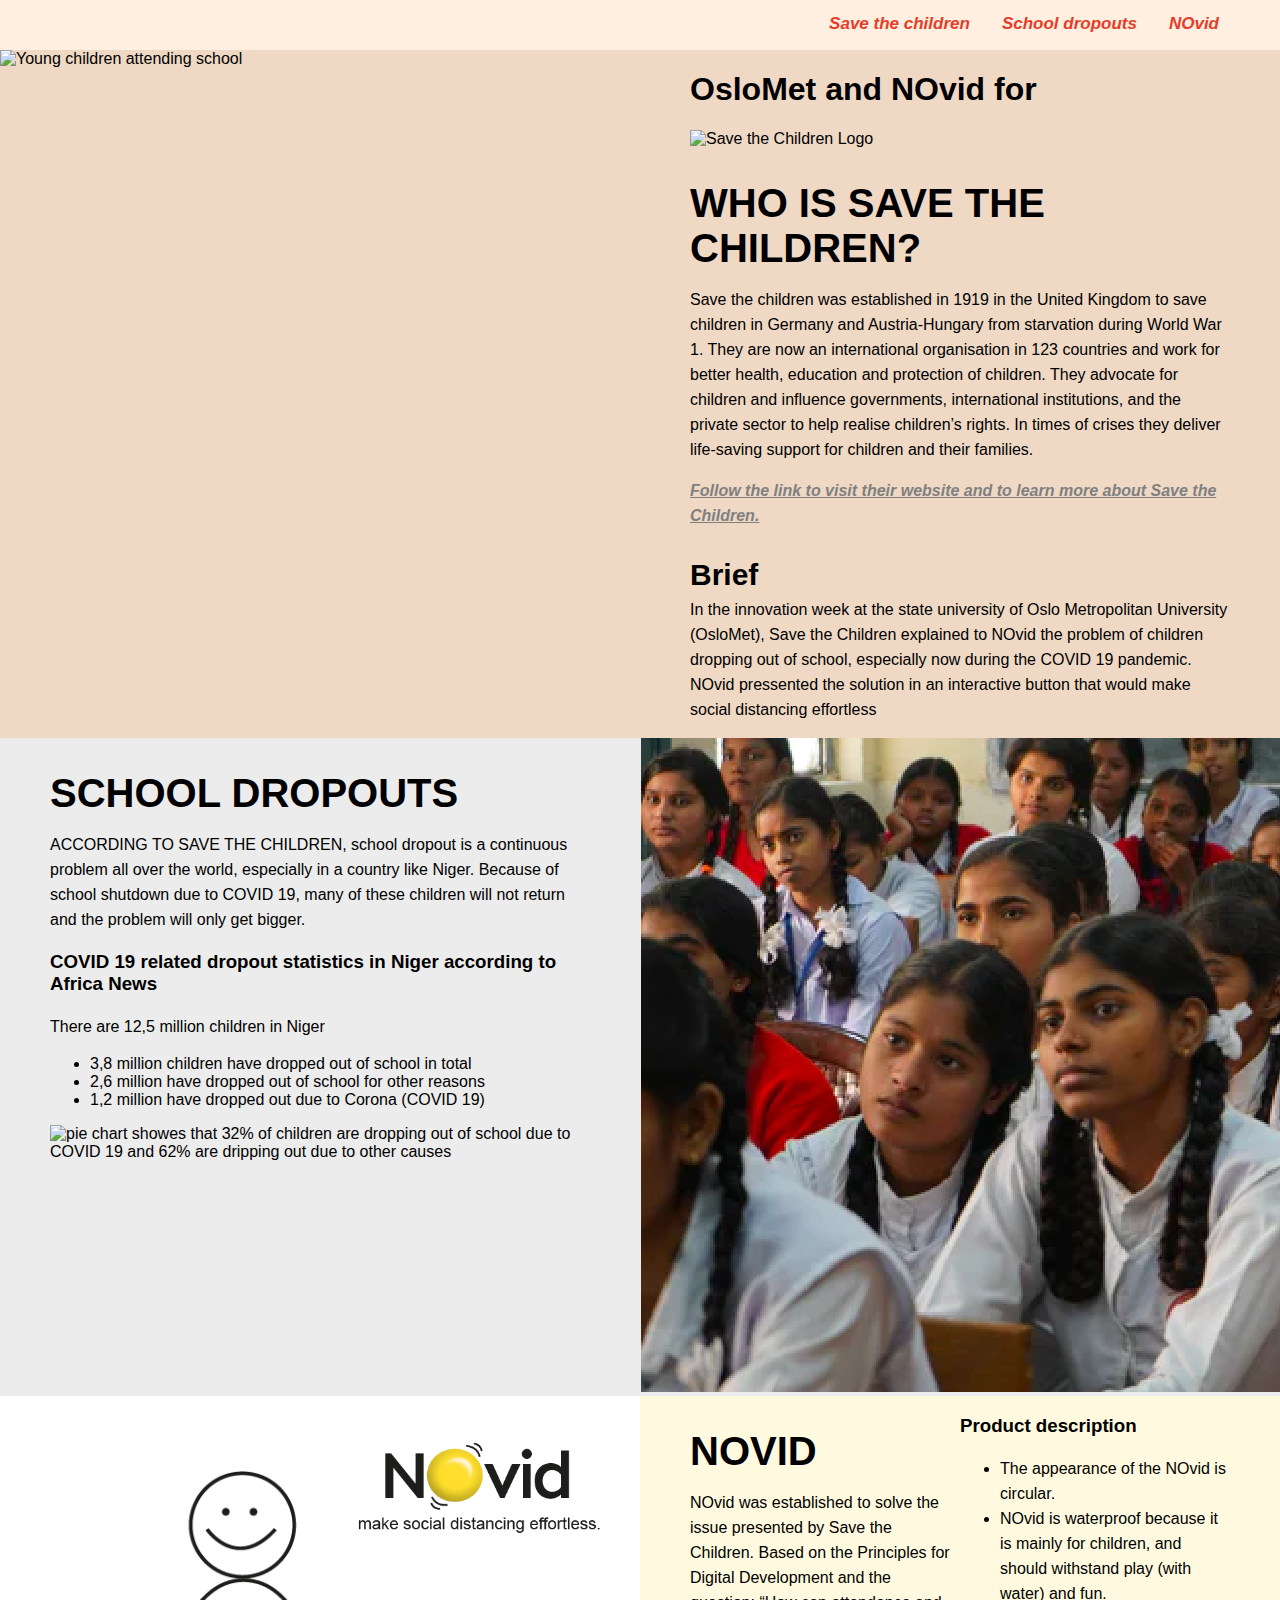
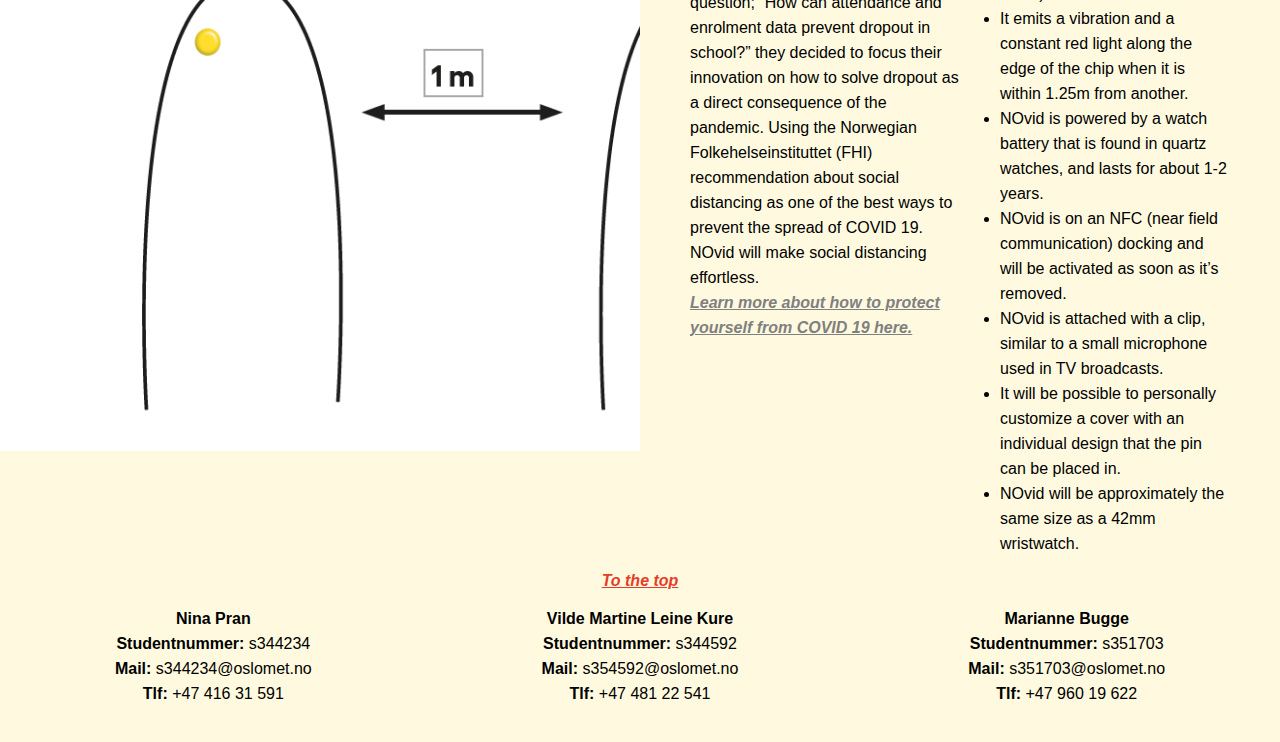
==== index.html @ 3b201b4f "småendringer på tekstspråket, og endring på Brief" ====
<!DOCTYPE html>
<html lang="en">

<head>
  <title> Innovation Camp Website </title>
  <meta charset="utf-8">
  <link rel="stylesheet" href="stylesheet.css">
</head>

<body>

  <header class="header">
    <!-- Dette er menyen/innholdfortegnelse -->
    <a href="#novid"> NOvid </a>
    <a href="#school"> School dropouts </a>
    <a href="#save_children"> Save the children </a>
  </header>

  <div class="main">
    <div class="wrapping color2">
      <div class="image imageYoungChildren col-image-responsive">
        <img src="images/ReddBarnaMennesker.png" alt="Young children attending school">
      </div>
      <div class="textblock col-text-responsive">
        <!-- Save the children del -->

        <div>
          <h1 id="save_children"> OsloMet and NOvid for </h1>
        </div>
        <div class="image-save-the-children"> <img src="Images/save_children_logo.svg" alt="Save the
          Children Logo"></div>

        <div>
          <h2> WHO IS SAVE THE CHILDREN?</h2>
          <!-- Referanse Wiki og Save the childrens homepage-->
          <p> Save the children was established in 1919 in the United Kingdom to save children in Germany and
            Austria-Hungary from
            starvation during World War 1. They are now an international organisation in 123
            countries and work for better health, education and protection of children. They advocate for children and
            influence
            governments, international institutions, and the private sector to help realise children’s rights. In times
            of
            crises they deliver life-saving support for children and their families.</p>
          <p> <a href="https://www.savethechildren.net/"> Follow the link to visit their website and to learn more about
              Save
              the Children.</a></p>
        </div>

        <div>
          <h3 class="brief-style"> Brief </h3>
          <p class="brief-style-p"> In the innovation week at the state university of Oslo Metropolitan University (OsloMet),
            Save the Children explained to NOvid the problem of children dropping out of school, especially now
            during the
            COVID 19 pandemic. NOvid pressented the solution in an interactive button that would make social distancing effortless </p>
        </div>
      </div>
    </div>

    <div class="wrapping color3">
      <div class="image imageChildren col-image-responsive">
        <img src="Images/SchoolDropouts.png" alt="Young children attending school">
      </div>
      <div class="textblock col-text-responsive">
        <!-- School dropout side-->

        <div id="school">
          <h2 class="dropouts">SCHOOL DROPOUTS</h2>
        </div>

        <div>
          <p>ACCORDING TO SAVE THE CHILDREN, school dropout is a continuous problem all over the world, especially
            in a country like Niger. Because of school shutdown due to COVID 19, many of these children will
            not return and the problem will only get bigger. </p>
        </div>

        <div>
          <h3>COVID 19 related dropout statistics in Niger according to Africa News</h3>
          <p>There are 12,5 million children in Niger</p>
          <ul>
            <li> 3,8 million children have dropped out of school in total </li>
            <li> 2,6 million have dropped out of school for other reasons </li>
            <li> 1,2 million have dropped out due to Corona (COVID 19) </li>
          </ul>
        </div>

        <div>
          <img class="graf" src="Images/Kake.jpg"
            alt="pie chart showes that 32% of children are dropping out of school due to COVID 19 and 62% are dripping out due to other causes">
        </div>
      </div>
    </div>
    <div class="wrapping color4">
      <div class="image imageNOvid col-image-responsive">
        <img src="Images/NovidTegning.png" alt="Young children attending school">
      </div>
      <div class="textblock col-text-responsive">

        <div class="text-column">
          <h2 id="novid"> NOVID </h2>
          <p>NOvid was established to solve the issue presented by Save the Children. Based on the Principles for
            Digital Development and the question;
            “How can attendance and enrolment data prevent dropout in school?” they decided to focus their
            innovation on
            how to solve dropout as a direct consequence of the pandemic. Using the Norwegian Folkehelseinstituttet
            (FHI)
            recommendation about social distancing as one of the best ways to prevent the spread of COVID 19. NOvid will
            make
            social distancing effortless.<br />
            <a href="https://www.fhi.no/en/"> Learn more about how to protect yourself from
              COVID 19 here.</a></p>
        </div>

        <div class="text-column">
          <h3> Product description </h3>
          <ul class="list">
            <li> The appearance of the NOvid is circular. </li>
            <li> NOvid is waterproof because it is mainly for children, and should withstand play (with water) and fun.
            </li>
            <li> It emits a vibration and a constant red light along the edge of the chip when it is within 1.25m from
              another. </li>
            <li> NOvid is powered by a watch battery that is found in quartz watches, and lasts for about 1-2 years.
            </li>
            <li> NOvid is on an NFC (near field communication) docking and will be activated as soon as it’s removed.
            </li>
            <li> NOvid is attached with a clip, similar to a small microphone used in TV broadcasts. </li>
            <li> It will be possible to personally customize a cover with an individual design that the pin can be
              placed
              in. </li>
            <li> NOvid will be approximately the same size as a 42mm wristwatch. </li>
          </ul>
        </div>
      </div>
    </div>
    <div class="toTheTop">
      <a href="#top">To the top</a>
    </div>
  </div>

  <footer class="footer">
    <!-- Fotnote del -->
    <div class="contact">
      <!-- Nina info-->
      <p><b> Nina Pran </b><br />
        <b> Studentnummer:</b> s344234<br />
        <b> Mail: </b> s344234@oslomet.no <br />
        <b> Tlf: </b> +47 416 31 591</p>
    </div>

    <div class="contact">
      <!-- Vilde info -->
      <p><b> Vilde Martine Leine Kure </b><br />
        <b> Studentnummer:</b> s344592<br />
        <b> Mail: </b> s354592@oslomet.no <br />
        <b> Tlf: </b> +47 481 22 541</p>
    </div>

    <div class="contact">
      <!-- Marianne info -->
      <p><b> Marianne Bugge </b><br />
        <b> Studentnummer:</b> s351703<br />
        <b> Mail: </b> s351703@oslomet.no <br />
        <b> Tlf: </b> +47 960 19 622</p>
    </div>
  </footer>

</body>

</html>
---- stylesheet.css ----
body {
  margin: 0;
  font-family: Arial, Verdana, sans-serif;
}

/* Linkatributter hentet fra w3school */

a:link {
  color: gray;
  font-style: italic;
  font-weight: bolder;
}

a:visited {
  color: rgb(139, 98, 105);
  background-color: transparent;
  text-decoration: none;
}

a:hover {
  color: rgb(78, 22, 22);
  background-color: transparent;
  text-decoration: underline;
}

a:active {
  color: yellow;
  background-color: transparent;
  text-decoration: underline;
}

/* endrer farge på header, setter høyden til 50px, sørger for at den blir med på scrolling, går over hele skjermen horisontalt, at den er helt i toppen og tekst på riktig sted*/

.header {
  background-color: rgb(255, 239, 224);
  height: 50px;
  position: fixed;
  width: 100%;
  top: 0;
  padding-right: 45px;
}

/* header hover hentet fra w3school */

.header a {
  float: right;
  display: block;
  text-align: center;
  padding: 14px 16px;
  font-size: 17px;
  color: rgb(230, 61, 42);
  text-decoration: none;
}

.header a:hover {
  background: #ddd;
  color: black;
}

/* sørger for at menyen ikke dekker over skriften*/

.main {
  margin-top: 50px;
}

h2 {
  font-size: 40px;
  margin-bottom: 0px;
}

.dropouts {
  margin-bottom: 0px;
}

.brief-style{
  font-size: 30px;
  font-weight: bold;
  margin-bottom: 0px;
}
.brief-style-p{
  margin-top: 5px;
}

p {
  line-height: 25px;
}

/* sørger for at det ikke blir hvite kanter rundt bilde- og tekst-blokken */

.wrapping {
  overflow: auto;
}

/* sørger for at det ikke er hvite kanter rundt tekstboksen, teksten er 50% av boks-bredden og at det er rom rundt teksten*/

.textblock {
  overflow: auto;
  width: 50%;
  padding: 0px 50px;
}

/* sørger for at det ikke er hvite kanter rundt tekstkolonene i NOvid, teksten er 50% av boks-bredden og at de kommer vedsiden av hverandre*/

.text-column {
  overflow: auto;
  width: 50%;
  float: left;
}

.list {
  line-height: 25px;
}

.novid-logo-container {
  width: 100%;
}

.novid-logo {
  width: 50%;
}

/* sørger for at for stort bilde ikke går inn i teksten, og setter størrelse 50% av bredden */

.image {
  overflow: hidden;
  width: 50%;
}

/* endrer på størrelsen på logoen til save the childre*/

.image-save-the-children {
  width: 50%;
}

/* setter bilde til venstre*/

.imageYoungChildren {
  float: left;
}

/* setter bilde til høyre*/

.imageChildren {
  float: right;
}

/* setter bilde av strekmennene med knapp til venstre*/

.imageNOvid {
  float: left;
}

.color2 {
  background-color: rgb(210, 150, 93, 0.36);
}

.color3 {
  background-color: rgb(236, 236, 236);
}

.color4 {
  background-color: rgb(255, 250, 223);
}

/*setter farge på boksen som teksten "to the top" ligger i og at fargen går helt ut */

.toTheTop {
  background-color: rgb(255, 250, 223);
  overflow: auto;
  width: auto;
  text-align: center;
  }

/* senterer linken "to the top" og setter farge*/

.toTheTop a {
  color: rgb(230, 61, 42)
}

.toTheTop a:hover {
  color: rgb(78, 22, 22);
}

/* får kontaktinfo til å gå horisontalt i footer og farge*/

.footer {
  display: flex;
  background-color: rgb(255, 250, 223);
}

/* senterstiller kontaktinfo-teksten, får de til å gå horisontalt, setter farge og får fargen til å gå helt ut*/

.contact {
  text-align: center;
  flex: auto;
  top: 0;
  background-color: rgb(255, 250, 223);
  margin-bottom: 20px;
  overflow: auto;
}

/* Box hentet fra Tengel sin undervisning gjør siden responsiv ved ending av søkevindustørrelse*/

* {
  box-sizing: border-box;
}

.col-text-responsive {
  width: 100%;
}

.col-image-responsive {
  width: 100%;
}

@media only screen and (min-width: 1000px) {
  .col-text-responsive {
    width: 50%;
  }
  .col-image-responsive {
    width: 50%;
  }
}
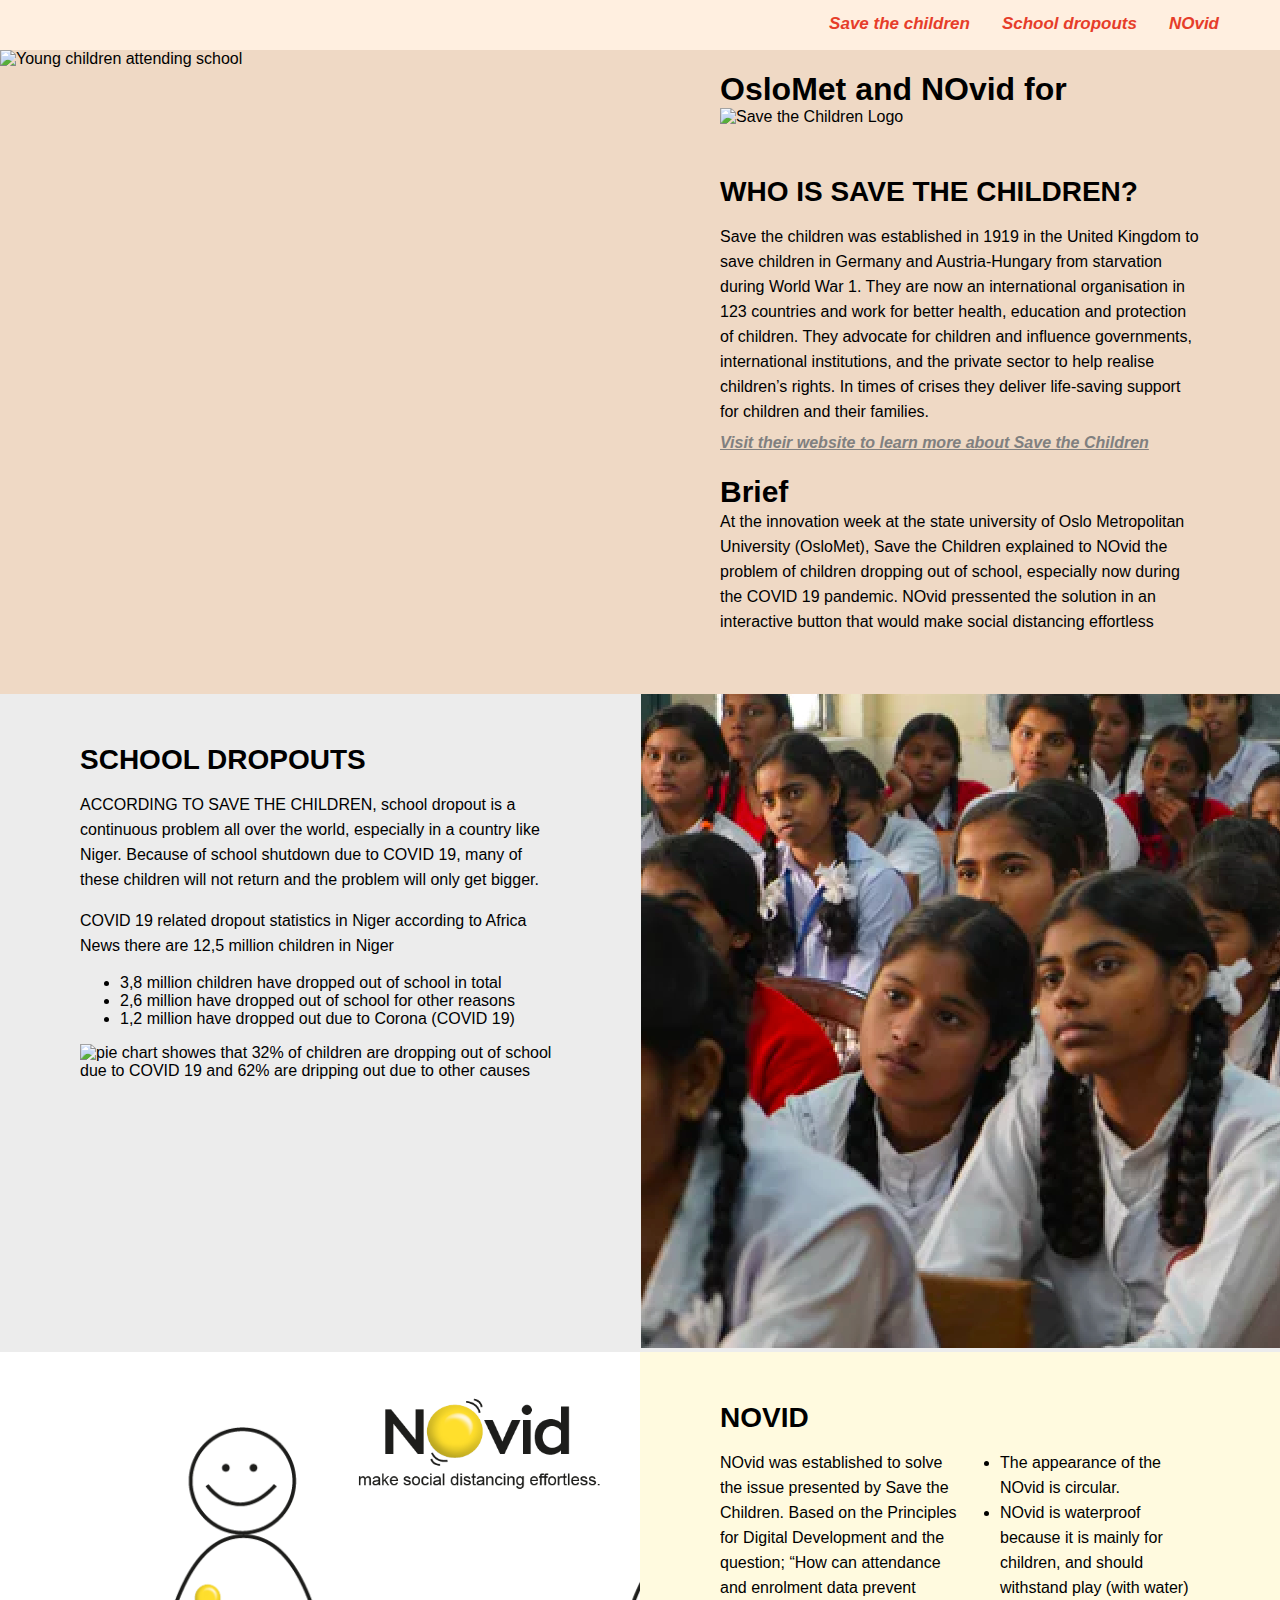
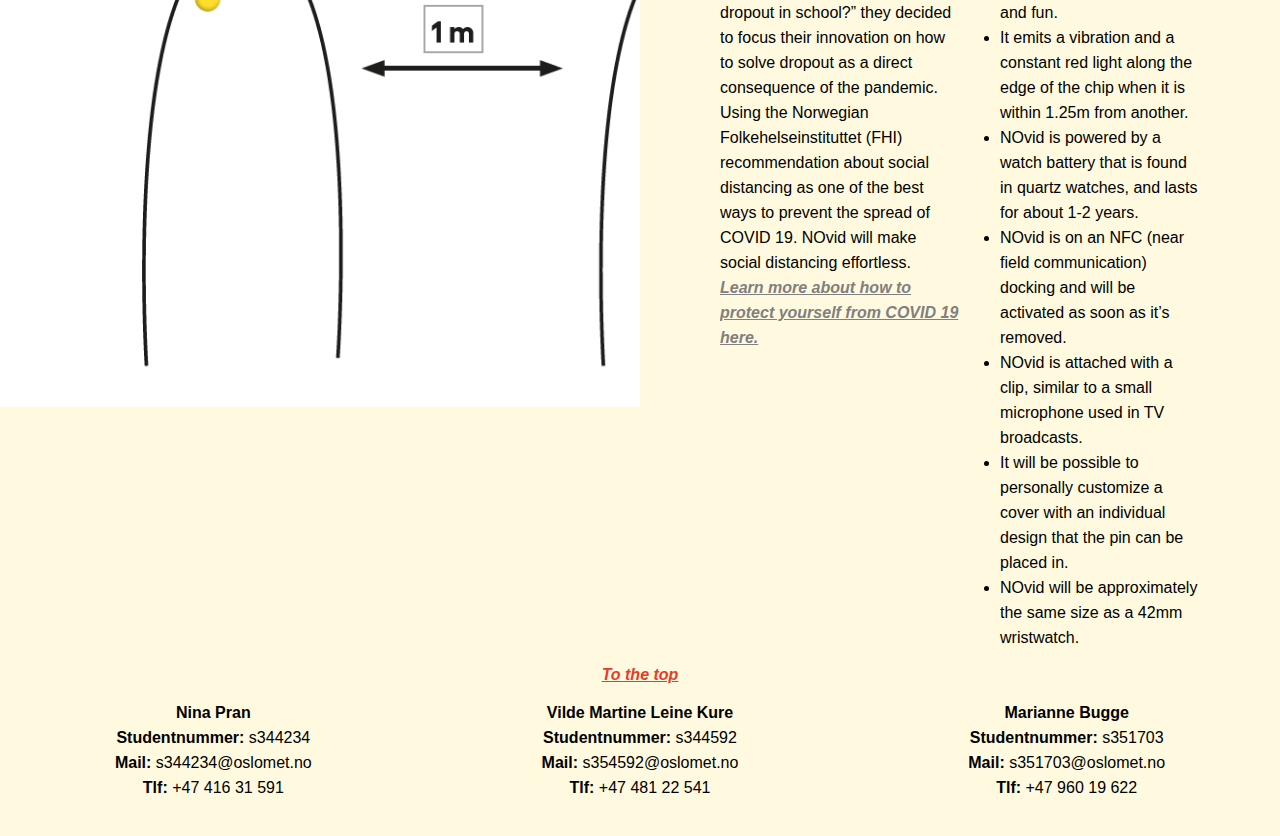
==== commit 5c1dd516: "pixel perfect" ====
--- a/index.html
+++ b/index.html
@@ -27,7 +27,7 @@
         <div>
           <h1 id="save_children"> OsloMet and NOvid for </h1>
         </div>
-        <div class="image-save-the-children"> <img src="Images/save_children_logo.svg" alt="Save the
+        <div class="image-save-the-children-container"> <img class="image-save-the-children" src="Images/save_children_logo.svg" alt="Save the
           Children Logo"></div>
 
         <div>
@@ -41,17 +41,19 @@
             governments, international institutions, and the private sector to help realise children’s rights. In times
             of
             crises they deliver life-saving support for children and their families.</p>
-          <p> <a href="https://www.savethechildren.net/"> Follow the link to visit their website and to learn more about
+          <p class="distance-to-link"> <a href="https://www.savethechildren.net/"> Visit their website to learn more about
               Save
-              the Children.</a></p>
+              the Children</a></p>
         </div>
 
         <div>
           <h3 class="brief-style"> Brief </h3>
-          <p class="brief-style-p"> In the innovation week at the state university of Oslo Metropolitan University (OsloMet),
+          <p class="brief-style-p"> At the innovation week at the state university of Oslo Metropolitan University
+            (OsloMet),
             Save the Children explained to NOvid the problem of children dropping out of school, especially now
             during the
-            COVID 19 pandemic. NOvid pressented the solution in an interactive button that would make social distancing effortless </p>
+            COVID 19 pandemic. NOvid pressented the solution in an interactive button that would make social distancing
+            effortless </p>
         </div>
       </div>
     </div>
@@ -74,8 +76,7 @@
         </div>
 
         <div>
-          <h3>COVID 19 related dropout statistics in Niger according to Africa News</h3>
-          <p>There are 12,5 million children in Niger</p>
+          <p>COVID 19 related dropout statistics in Niger according to Africa News there are 12,5 million children in Niger</p>
           <ul>
             <li> 3,8 million children have dropped out of school in total </li>
             <li> 2,6 million have dropped out of school for other reasons </li>
@@ -89,14 +90,14 @@
         </div>
       </div>
     </div>
+
     <div class="wrapping color4">
       <div class="image imageNOvid col-image-responsive">
         <img src="Images/NovidTegning.png" alt="Young children attending school">
       </div>
       <div class="textblock col-text-responsive">
-
+        <h2 id="novid"> NOVID </h2>
         <div class="text-column">
-          <h2 id="novid"> NOVID </h2>
           <p>NOvid was established to solve the issue presented by Save the Children. Based on the Principles for
             Digital Development and the question;
             “How can attendance and enrolment data prevent dropout in school?” they decided to focus their
@@ -109,9 +110,7 @@
             <a href="https://www.fhi.no/en/"> Learn more about how to protect yourself from
               COVID 19 here.</a></p>
         </div>
-
         <div class="text-column">
-          <h3> Product description </h3>
           <ul class="list">
             <li> The appearance of the NOvid is circular. </li>
             <li> NOvid is waterproof because it is mainly for children, and should withstand play (with water) and fun.
@@ -131,6 +130,7 @@
         </div>
       </div>
     </div>
+
     <div class="toTheTop">
       <a href="#top">To the top</a>
     </div>
--- a/stylesheet.css
+++ b/stylesheet.css
@@ -63,48 +63,59 @@
   margin-top: 50px;
 }
 
+h1{
+  margin-bottom: 0;
+}
+
 h2 {
-  font-size: 40px;
+  font-size: 28px;
   margin-bottom: 0px;
+  margin-top: 50px;
 }
 
 .dropouts {
   margin-bottom: 0px;
+}
+
+p {
+  line-height: 25px;
+}
+
+/* sørger for at det ikke blir hvite kanter rundt bilde- og tekst-blokken */
+
+.wrapping {
+  overflow: auto;
+}
+
+/* sørger for at det ikke er hvite kanter rundt tekstboksen, teksten er 50% av boks-bredden og at det er rom rundt teksten*/
+
+.textblock {
+  overflow: auto;
+  width: 50%;
+  padding: 0px 80px;
+}
+
+/* sørger for at det ikke er hvite kanter rundt tekstkolonene i NOvid, teksten er 50% av boks-bredden og at de kommer vedsiden av hverandre*/
+
+.text-column {
+  overflow: auto;
+  width: 50%;
+  float: left;
 }
 
 .brief-style{
   font-size: 30px;
   font-weight: bold;
   margin-bottom: 0px;
+  margin-top: 20px;
 }
 .brief-style-p{
-  margin-top: 5px;
-}
-
-p {
-  line-height: 25px;
-}
-
-/* sørger for at det ikke blir hvite kanter rundt bilde- og tekst-blokken */
-
-.wrapping {
-  overflow: auto;
-}
-
-/* sørger for at det ikke er hvite kanter rundt tekstboksen, teksten er 50% av boks-bredden og at det er rom rundt teksten*/
-
-.textblock {
-  overflow: auto;
-  width: 50%;
-  padding: 0px 50px;
-}
-
-/* sørger for at det ikke er hvite kanter rundt tekstkolonene i NOvid, teksten er 50% av boks-bredden og at de kommer vedsiden av hverandre*/
-
-.text-column {
-  overflow: auto;
-  width: 50%;
-  float: left;
+  margin-top: 0px;
+  margin-bottom: 60px;
+}
+
+.distance-to-link{
+  margin-top: -10px;
 }
 
 .list {
@@ -129,9 +140,11 @@
 /* endrer på størrelsen på logoen til save the childre*/
 
 .image-save-the-children {
-  width: 50%;
-}
-
+  width: 45%;
+}
+.image-save-the-children-container {
+  width: 100%;
+}
 /* setter bilde til venstre*/
 
 .imageYoungChildren {
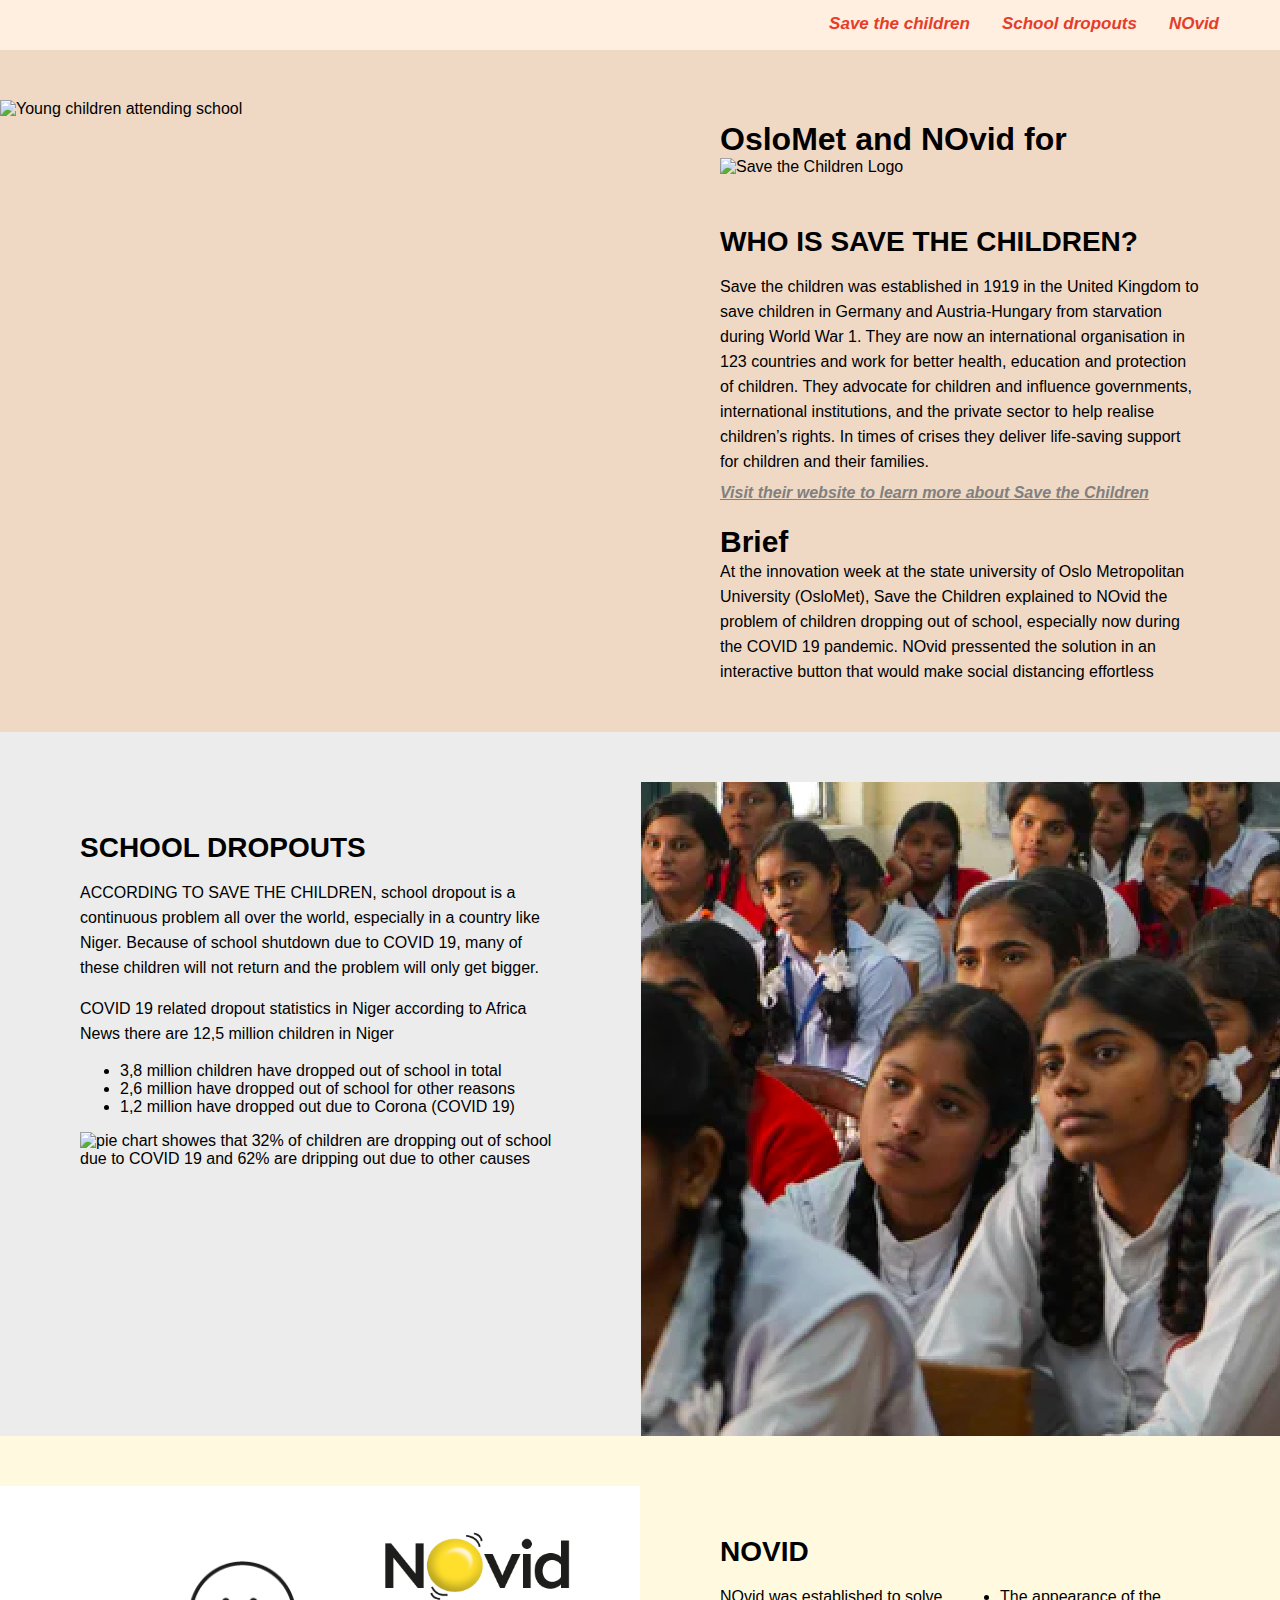
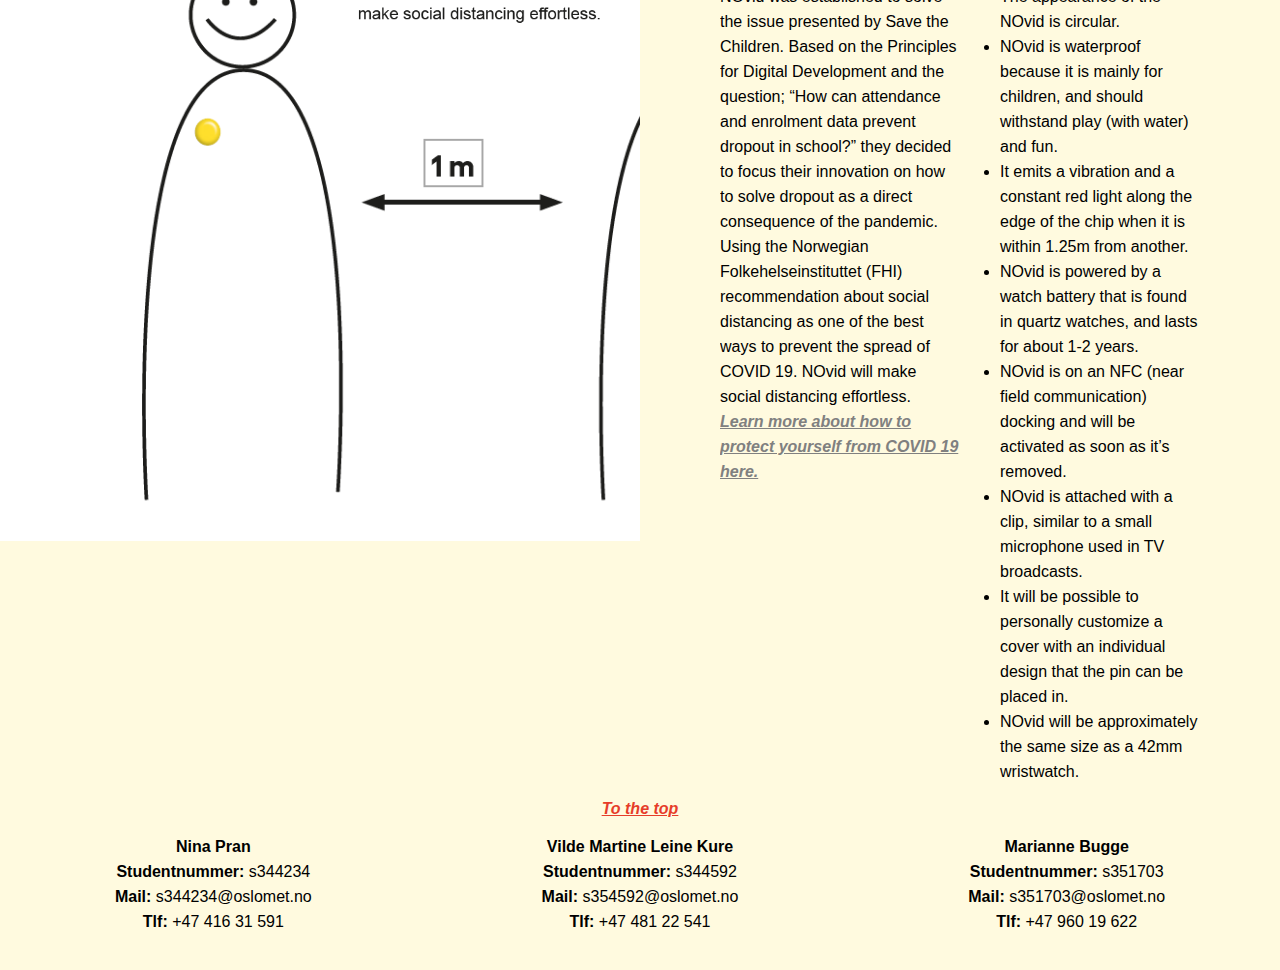
==== commit 5a7727c0: "ordnet meny destination" ====
--- a/index.html
+++ b/index.html
@@ -17,7 +17,7 @@
   </header>
 
   <div class="main">
-    <div class="wrapping color2">
+    <div id="save_children" class="wrapping color2 anchor">
       <div class="image imageYoungChildren col-image-responsive">
         <img src="images/ReddBarnaMennesker.png" alt="Young children attending school">
       </div>
@@ -25,7 +25,7 @@
         <!-- Save the children del -->
 
         <div>
-          <h1 id="save_children"> OsloMet and NOvid for </h1>
+          <h1> OsloMet and NOvid for </h1>
         </div>
         <div class="image-save-the-children-container"> <img class="image-save-the-children" src="Images/save_children_logo.svg" alt="Save the
           Children Logo"></div>
@@ -58,14 +58,14 @@
       </div>
     </div>
 
-    <div class="wrapping color3">
+    <div class="wrapping color3 anchor" id="school" >
       <div class="image imageChildren col-image-responsive">
         <img src="Images/SchoolDropouts.png" alt="Young children attending school">
       </div>
       <div class="textblock col-text-responsive">
         <!-- School dropout side-->
 
-        <div id="school">
+        <div>
           <h2 class="dropouts">SCHOOL DROPOUTS</h2>
         </div>
 
@@ -91,12 +91,12 @@
       </div>
     </div>
 
-    <div class="wrapping color4">
+    <div class="wrapping color4 anchor"  id="novid">
       <div class="image imageNOvid col-image-responsive">
         <img src="Images/NovidTegning.png" alt="Young children attending school">
       </div>
       <div class="textblock col-text-responsive">
-        <h2 id="novid"> NOVID </h2>
+        <h2> NOVID </h2>
         <div class="text-column">
           <p>NOvid was established to solve the issue presented by Save the Children. Based on the Principles for
             Digital Development and the question;
--- a/stylesheet.css
+++ b/stylesheet.css
@@ -63,7 +63,7 @@
   margin-top: 50px;
 }
 
-h1{
+h1 {
   margin-bottom: 0;
 }
 
@@ -73,14 +73,15 @@
   margin-top: 50px;
 }
 
-.dropouts {
-  margin-bottom: 0px;
-}
-
 p {
   line-height: 25px;
 }
 
+/* fjerner 4px ekstra fra under bilder  */
+img {
+  display: block;
+}
+
 /* sørger for at det ikke blir hvite kanter rundt bilde- og tekst-blokken */
 
 .wrapping {
@@ -103,18 +104,23 @@
   float: left;
 }
 
-.brief-style{
+.brief-style {
   font-size: 30px;
   font-weight: bold;
   margin-bottom: 0px;
   margin-top: 20px;
 }
-.brief-style-p{
+
+.brief-style-p {
   margin-top: 0px;
-  margin-bottom: 60px;
-}
-
-.distance-to-link{
+  margin-bottom: 48px;
+}
+
+.dropouts {
+  margin-bottom: 0px;
+}
+
+.distance-to-link {
   margin-top: -10px;
 }
 
@@ -130,21 +136,24 @@
   width: 50%;
 }
 
-/* sørger for at for stort bilde ikke går inn i teksten, og setter størrelse 50% av bredden */
+/* sørger for at for stort bilde ikke går inn i teksten og 
+setter størrelse 50% av bredden */
 
 .image {
   overflow: hidden;
   width: 50%;
 }
-
+.anchor { padding-top: 50px; }
 /* endrer på størrelsen på logoen til save the childre*/
 
 .image-save-the-children {
   width: 45%;
 }
+
 .image-save-the-children-container {
   width: 100%;
 }
+
 /* setter bilde til venstre*/
 
 .imageYoungChildren {
@@ -182,7 +191,7 @@
   overflow: auto;
   width: auto;
   text-align: center;
-  }
+}
 
 /* senterer linken "to the top" og setter farge*/
 
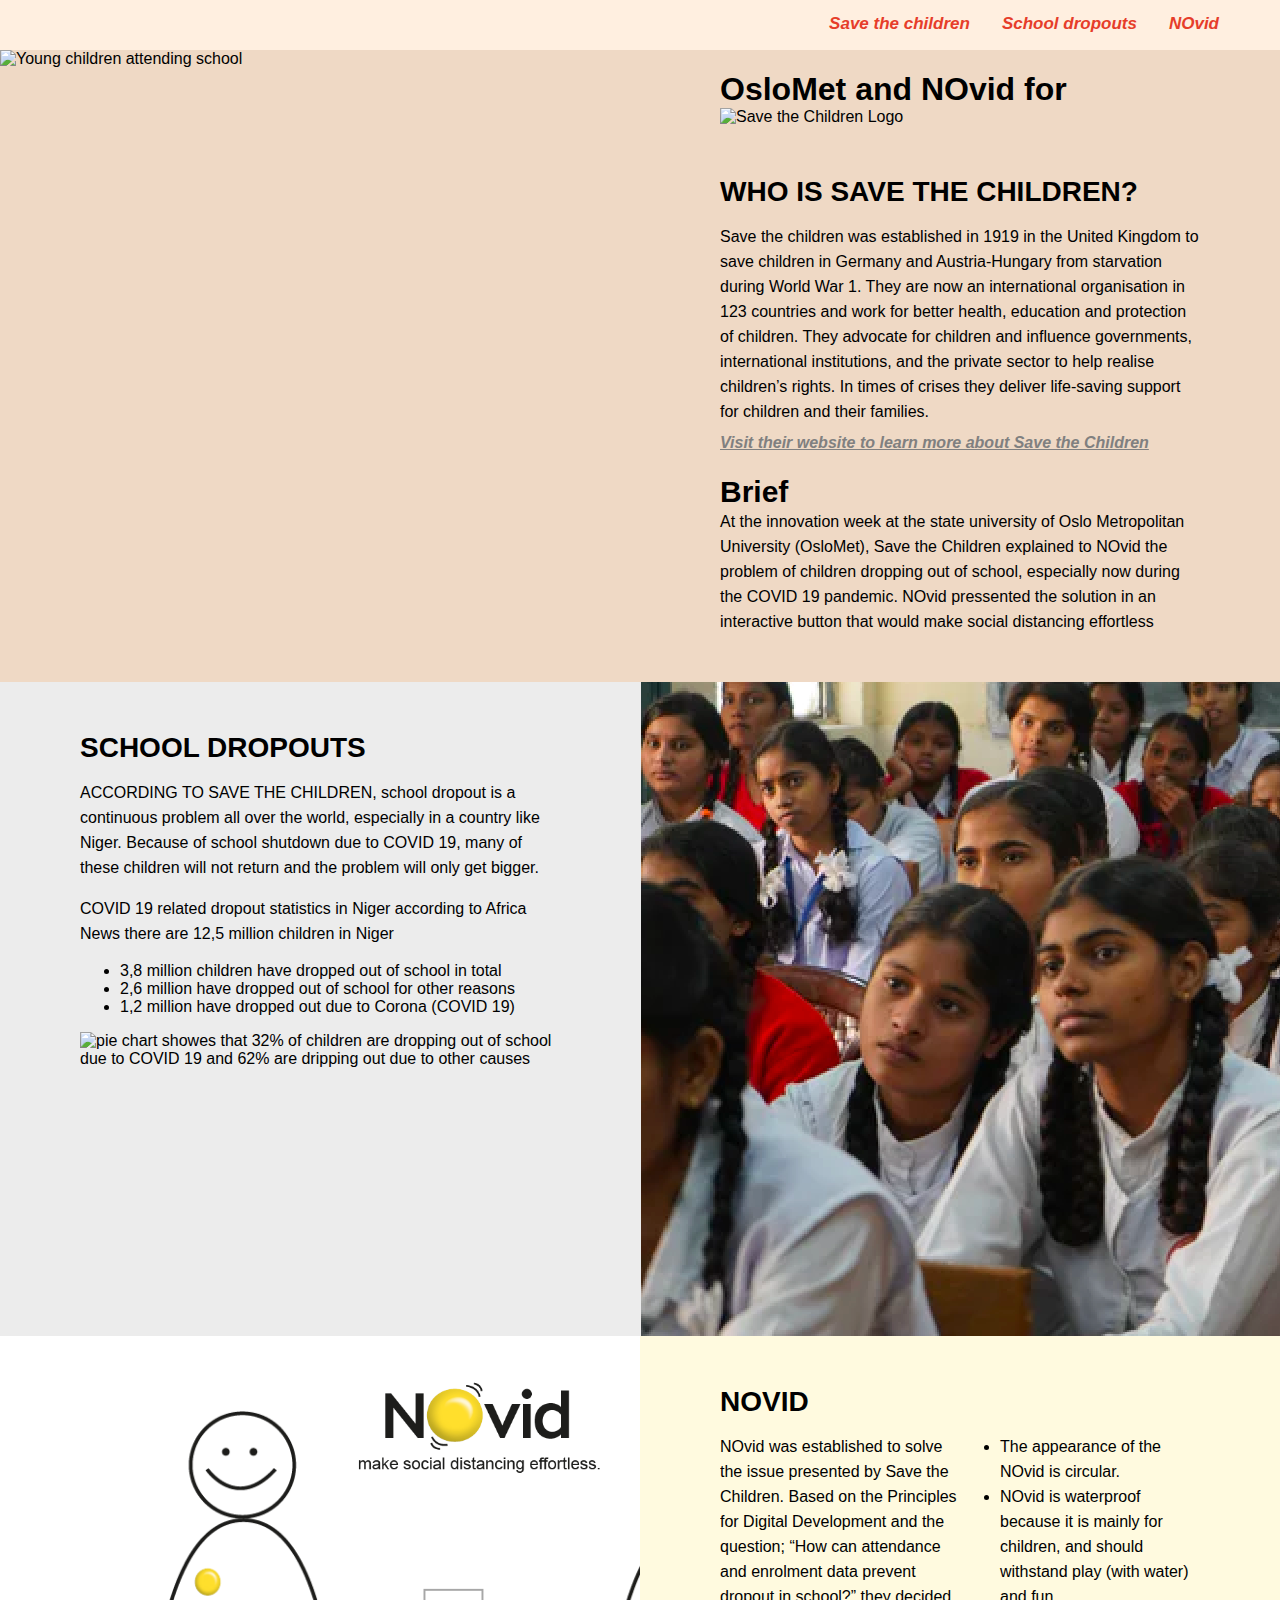
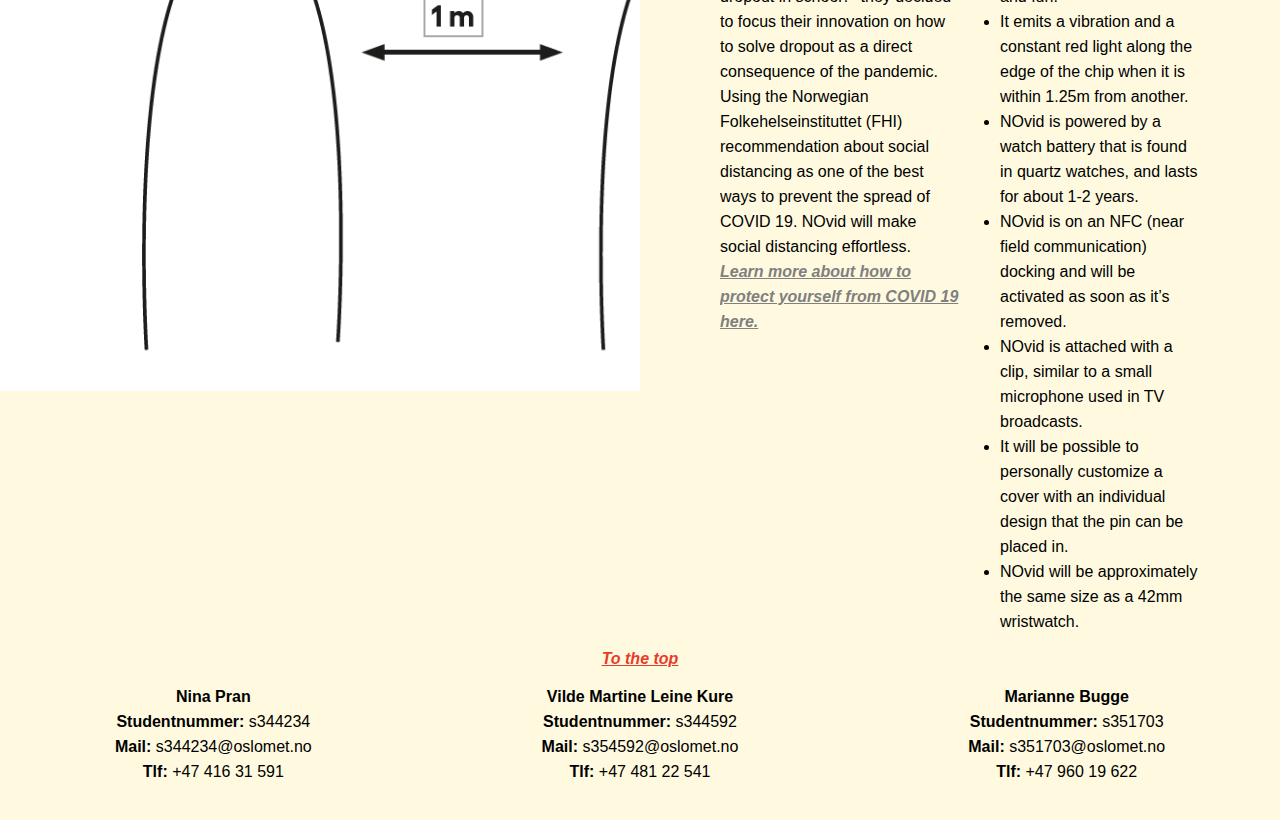
==== commit 2005c8b9: "endret på meny" ====
--- a/index.html
+++ b/index.html
@@ -13,11 +13,11 @@
     <!-- Dette er menyen/innholdfortegnelse -->
     <a href="#novid"> NOvid </a>
     <a href="#school"> School dropouts </a>
-    <a href="#save_children"> Save the children </a>
+    <a href="#top"> Save the children </a>
   </header>
 
   <div class="main">
-    <div id="save_children" class="wrapping color2 anchor">
+    <div id="save_children" class="wrapping color2">
       <div class="image imageYoungChildren col-image-responsive">
         <img src="images/ReddBarnaMennesker.png" alt="Young children attending school">
       </div>
@@ -58,7 +58,7 @@
       </div>
     </div>
 
-    <div class="wrapping color3 anchor" id="school" >
+    <div id="school" class="wrapping color3">
       <div class="image imageChildren col-image-responsive">
         <img src="Images/SchoolDropouts.png" alt="Young children attending school">
       </div>
@@ -91,7 +91,7 @@
       </div>
     </div>
 
-    <div class="wrapping color4 anchor"  id="novid">
+    <div id="novid" class="wrapping color4">
       <div class="image imageNOvid col-image-responsive">
         <img src="Images/NovidTegning.png" alt="Young children attending school">
       </div>
--- a/stylesheet.css
+++ b/stylesheet.css
@@ -143,7 +143,13 @@
   overflow: hidden;
   width: 50%;
 }
-.anchor { padding-top: 50px; }
+
+/* sørger for at menyen bringer til riktig sted når det er fixed meny, men dette gir et annet problem
+.anchor { 
+  padding-top: 50px;
+  margin-top: -50%;
+ }*/
+
 /* endrer på størrelsen på logoen til save the childre*/
 
 .image-save-the-children {
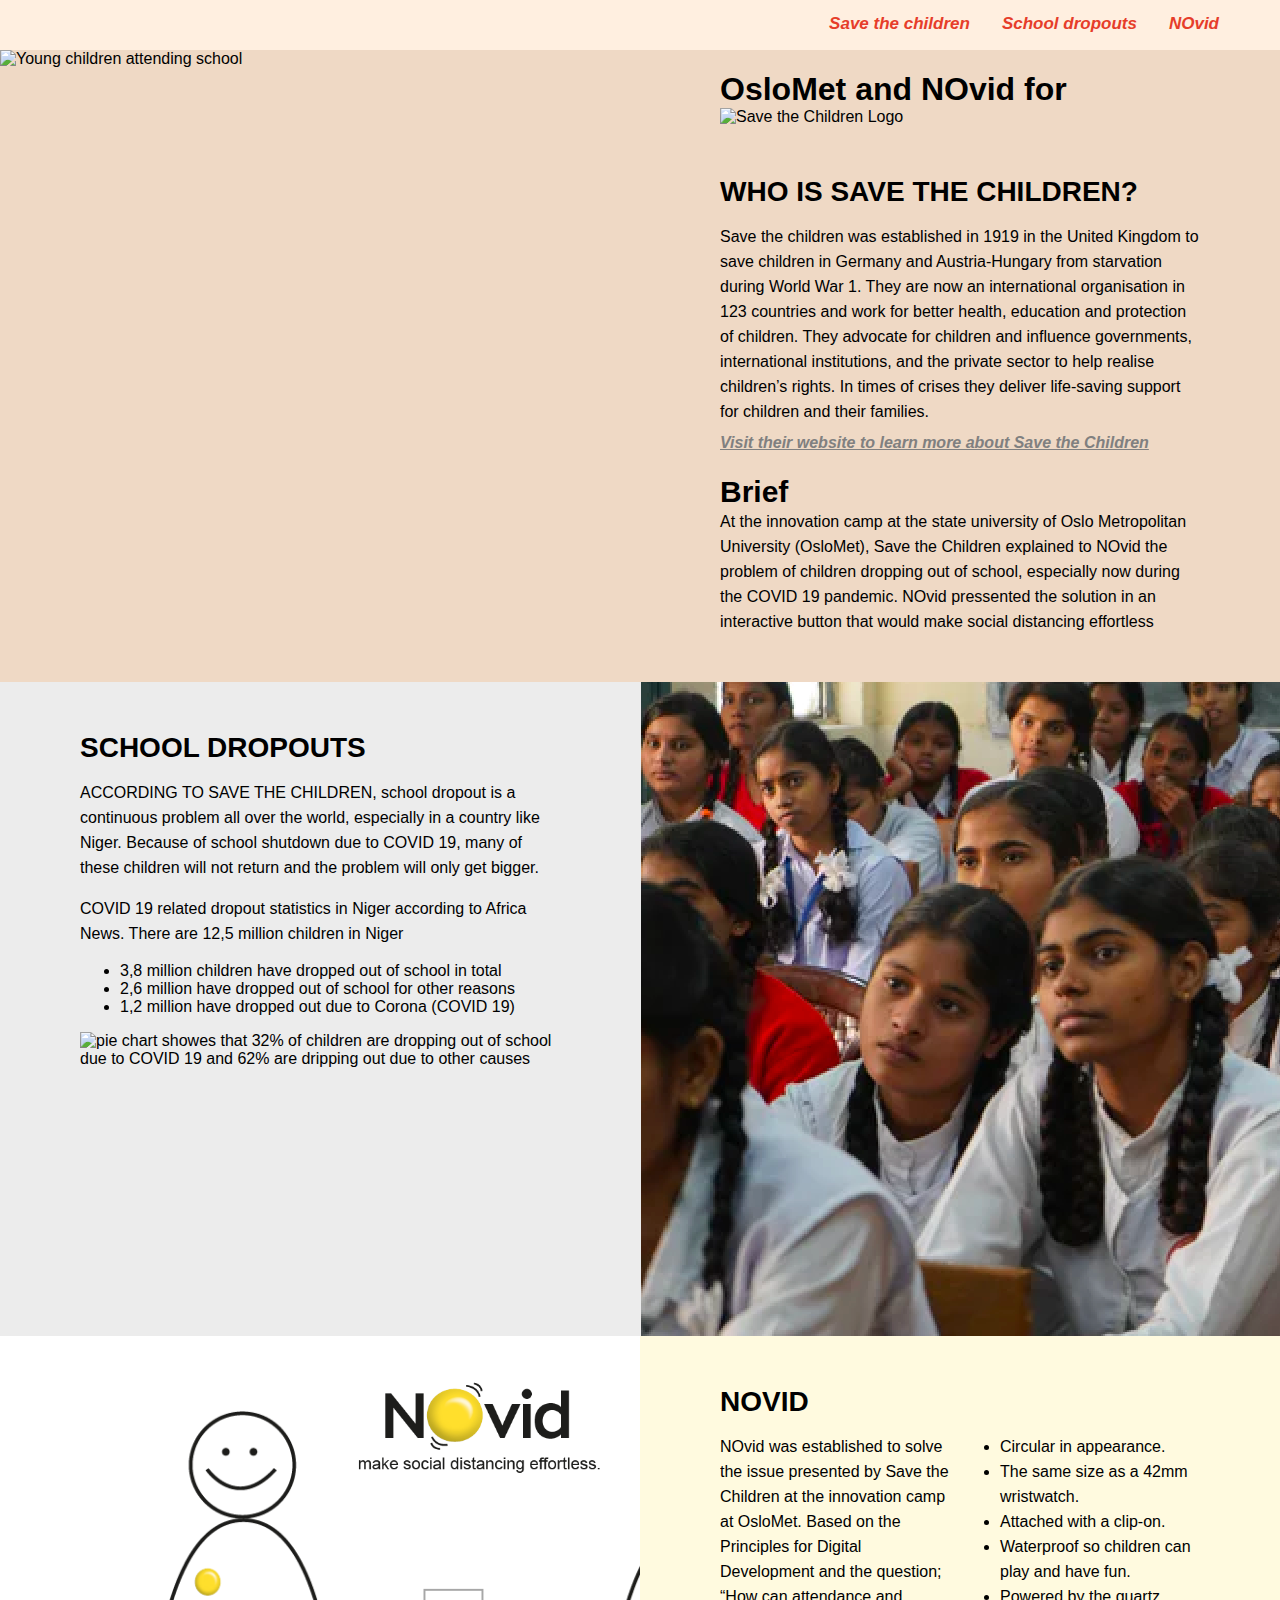
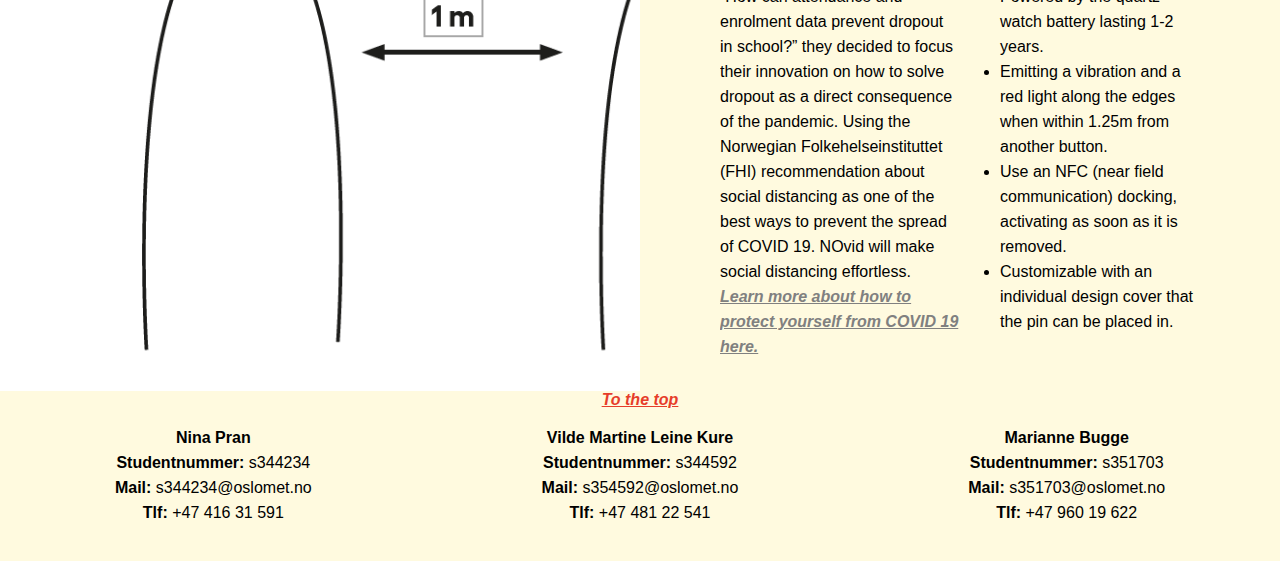
==== commit ea400eb0: "endret på inholdet i listen" ====
--- a/index.html
+++ b/index.html
@@ -27,7 +27,8 @@
         <div>
           <h1> OsloMet and NOvid for </h1>
         </div>
-        <div class="image-save-the-children-container"> <img class="image-save-the-children" src="Images/save_children_logo.svg" alt="Save the
+        <div class="image-save-the-children-container"> <img class="image-save-the-children"
+            src="Images/save_children_logo.svg" alt="Save the
           Children Logo"></div>
 
         <div>
@@ -41,14 +42,15 @@
             governments, international institutions, and the private sector to help realise children’s rights. In times
             of
             crises they deliver life-saving support for children and their families.</p>
-          <p class="distance-to-link"> <a href="https://www.savethechildren.net/"> Visit their website to learn more about
+          <p class="distance-to-link"> <a href="https://www.savethechildren.net/"> Visit their website to learn more
+              about
               Save
               the Children</a></p>
         </div>
 
         <div>
           <h3 class="brief-style"> Brief </h3>
-          <p class="brief-style-p"> At the innovation week at the state university of Oslo Metropolitan University
+          <p class="brief-style-p"> At the innovation camp at the state university of Oslo Metropolitan University
             (OsloMet),
             Save the Children explained to NOvid the problem of children dropping out of school, especially now
             during the
@@ -76,7 +78,8 @@
         </div>
 
         <div>
-          <p>COVID 19 related dropout statistics in Niger according to Africa News there are 12,5 million children in Niger</p>
+          <p>COVID 19 related dropout statistics in Niger according to Africa News. There are 12,5 million children in
+            Niger</p>
           <ul>
             <li> 3,8 million children have dropped out of school in total </li>
             <li> 2,6 million have dropped out of school for other reasons </li>
@@ -98,7 +101,8 @@
       <div class="textblock col-text-responsive">
         <h2> NOVID </h2>
         <div class="text-column">
-          <p>NOvid was established to solve the issue presented by Save the Children. Based on the Principles for
+          <p>NOvid was established to solve the issue presented by Save the Children at the innovation camp at OsloMet.
+            Based on the Principles for
             Digital Development and the question;
             “How can attendance and enrolment data prevent dropout in school?” they decided to focus their
             innovation on
@@ -112,20 +116,20 @@
         </div>
         <div class="text-column">
           <ul class="list">
-            <li> The appearance of the NOvid is circular. </li>
-            <li> NOvid is waterproof because it is mainly for children, and should withstand play (with water) and fun.
+            <li> Circular in appearance.
             </li>
-            <li> It emits a vibration and a constant red light along the edge of the chip when it is within 1.25m from
-              another. </li>
-            <li> NOvid is powered by a watch battery that is found in quartz watches, and lasts for about 1-2 years.
+            <li> The same size as a 42mm wristwatch.
             </li>
-            <li> NOvid is on an NFC (near field communication) docking and will be activated as soon as it’s removed.
+            <li> Attached with a clip-on.
             </li>
-            <li> NOvid is attached with a clip, similar to a small microphone used in TV broadcasts. </li>
-            <li> It will be possible to personally customize a cover with an individual design that the pin can be
-              placed
-              in. </li>
-            <li> NOvid will be approximately the same size as a 42mm wristwatch. </li>
+            <li> Waterproof so children can play and have fun.
+            </li>
+            <li> Powered by the quartz watch battery lasting 1-2 years.
+            </li>
+            <li> Emitting a vibration and a red light along the edges when within 1.25m from another button. </li>
+            <li> Use an NFC (near field communication) docking, activating as soon as it is removed.
+            </li>
+            <li> Customizable with an individual design cover that the pin can be placed in. </li>
           </ul>
         </div>
       </div>
--- a/stylesheet.css
+++ b/stylesheet.css
@@ -144,12 +144,6 @@
   width: 50%;
 }
 
-/* sørger for at menyen bringer til riktig sted når det er fixed meny, men dette gir et annet problem
-.anchor { 
-  padding-top: 50px;
-  margin-top: -50%;
- }*/
-
 /* endrer på størrelsen på logoen til save the childre*/
 
 .image-save-the-children {
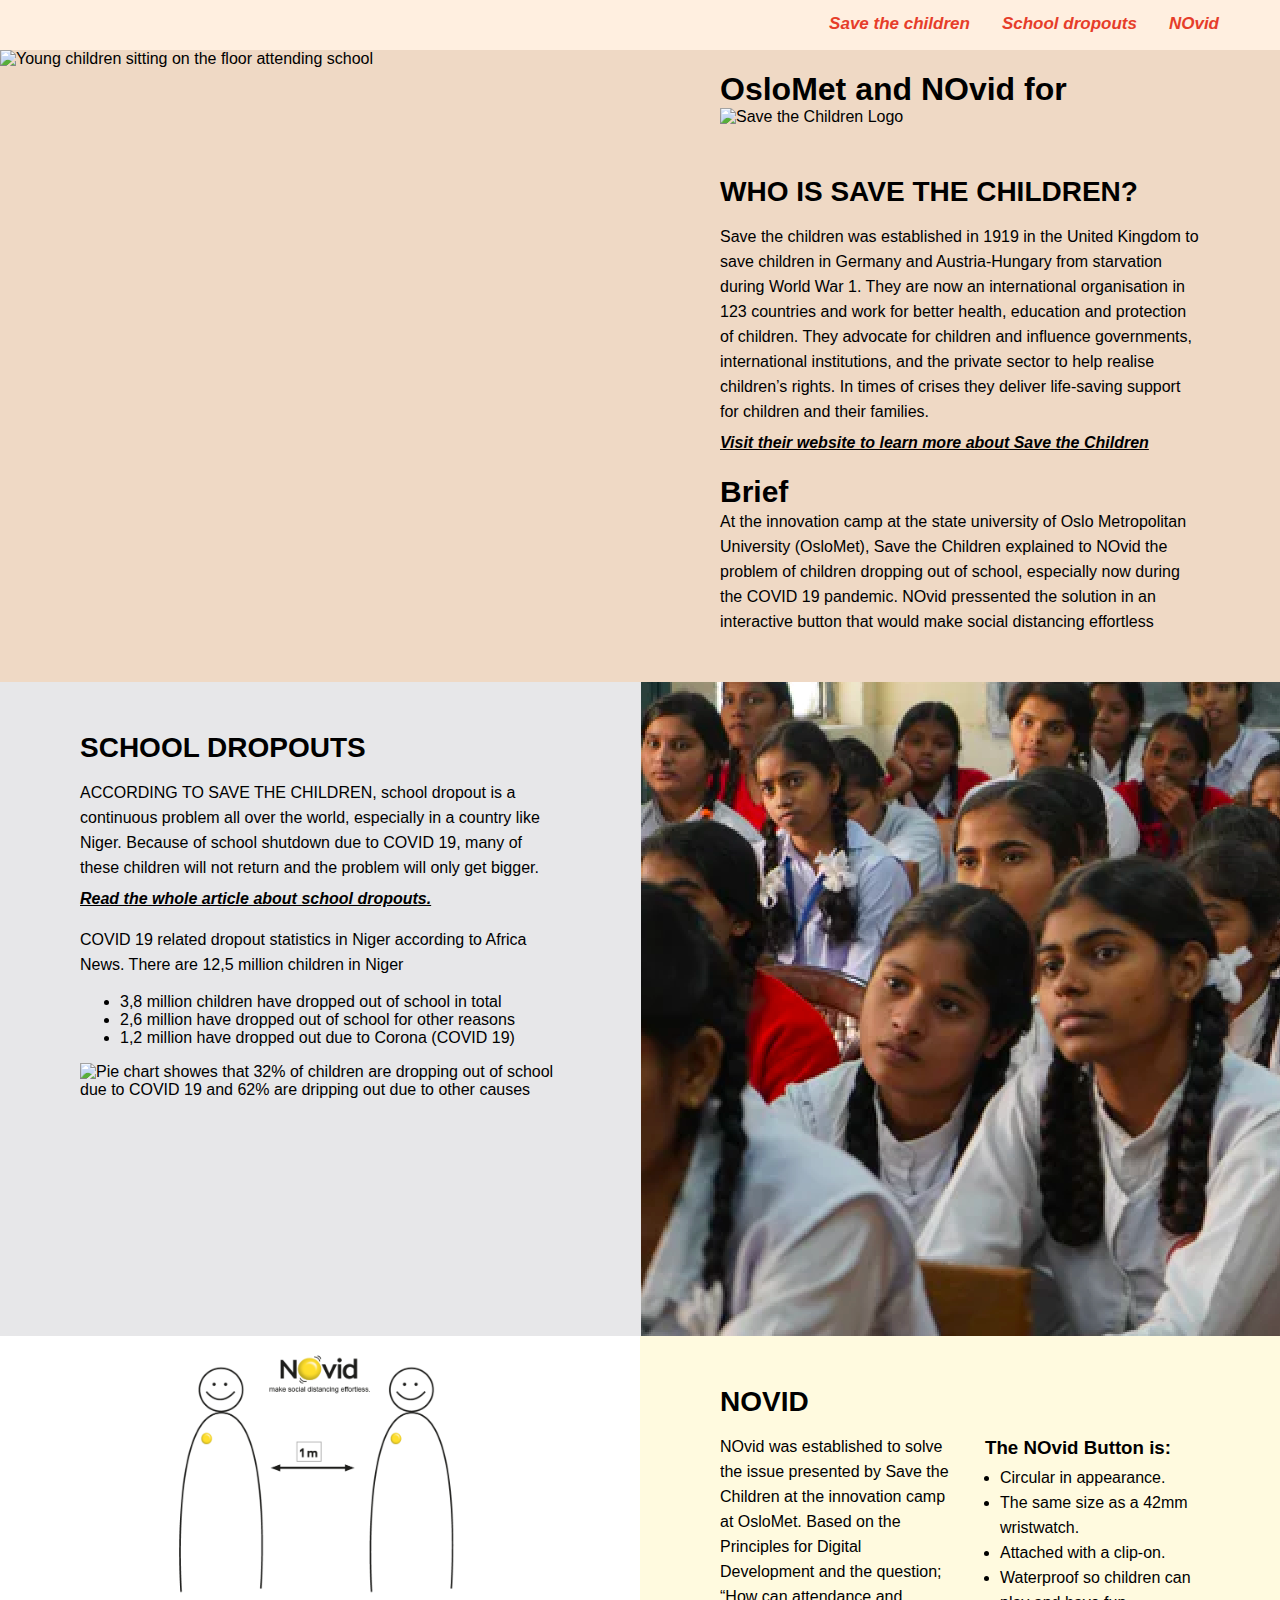
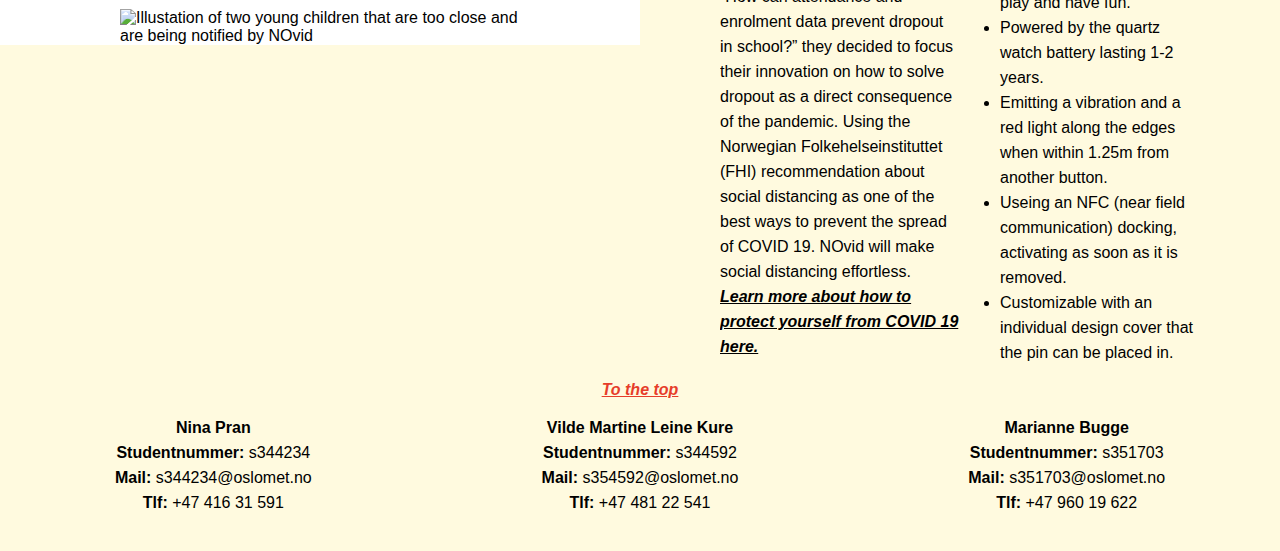
==== commit 4b5109a6: "Formaterte koden" ====
--- a/index.html
+++ b/index.html
@@ -18,8 +18,8 @@
 
   <div class="main">
     <div id="save_children" class="wrapping color2">
-      <div class="image imageYoungChildren col-image-responsive">
-        <img src="images/ReddBarnaMennesker.png" alt="Young children attending school">
+      <div class="image-container imageYoungChildren col-image-responsive">
+        <img src="images/ReddBarnaMennesker.png" alt="Young children sitting on the floor attending school">
       </div>
       <div class="textblock col-text-responsive">
         <!-- Save the children del -->
@@ -61,8 +61,8 @@
     </div>
 
     <div id="school" class="wrapping color3">
-      <div class="image imageChildren col-image-responsive">
-        <img src="Images/SchoolDropouts.png" alt="Young children attending school">
+      <div class="image-container imageChildren col-image-responsive">
+        <img src="Images/SchoolDropouts.png" alt="Female youths attending school">
       </div>
       <div class="textblock col-text-responsive">
         <!-- School dropout side-->
@@ -75,6 +75,9 @@
           <p>ACCORDING TO SAVE THE CHILDREN, school dropout is a continuous problem all over the world, especially
             in a country like Niger. Because of school shutdown due to COVID 19, many of these children will
             not return and the problem will only get bigger. </p>
+          <p class="distance-to-link"> <a
+              href="https://www.africanews.com/2020/07/27/coronavirus-niger-1-2-million-children-and-young-people-were-out-of-school-because-of-covid-19/">
+              Read the whole article about school dropouts. </a></p>
         </div>
 
         <div>
@@ -89,14 +92,17 @@
 
         <div>
           <img class="graf" src="Images/Kake.jpg"
-            alt="pie chart showes that 32% of children are dropping out of school due to COVID 19 and 62% are dripping out due to other causes">
+            alt="Pie chart showes that 32% of children are dropping out of school due to COVID 19 and 62% are dripping out due to other causes">
         </div>
       </div>
     </div>
 
     <div id="novid" class="wrapping color4">
-      <div class="image imageNOvid col-image-responsive">
-        <img src="Images/NovidTegning.png" alt="Young children attending school">
+      <div class="image-container imageNOvid col-image-responsive">
+        <img class="novid-drawing" src="Images/NovidTegning.png"
+          alt="Illustation of two young children keeping distance with the NOvid attached">
+        <img class="novid-drawing" src="Images/NovidTegning_2.png"
+          alt="Illustation of two young children that are too close and are being notified by NOvid">
       </div>
       <div class="textblock col-text-responsive">
         <h2> NOVID </h2>
@@ -115,6 +121,7 @@
               COVID 19 here.</a></p>
         </div>
         <div class="text-column">
+          <h3 class="list-header">The NOvid Button is:</h3>
           <ul class="list">
             <li> Circular in appearance.
             </li>
@@ -127,7 +134,7 @@
             <li> Powered by the quartz watch battery lasting 1-2 years.
             </li>
             <li> Emitting a vibration and a red light along the edges when within 1.25m from another button. </li>
-            <li> Use an NFC (near field communication) docking, activating as soon as it is removed.
+            <li> Useing an NFC (near field communication) docking, activating as soon as it is removed.
             </li>
             <li> Customizable with an individual design cover that the pin can be placed in. </li>
           </ul>
--- a/stylesheet.css
+++ b/stylesheet.css
@@ -6,19 +6,19 @@
 /* Linkatributter hentet fra w3school */
 
 a:link {
-  color: gray;
+  color: rgb(0, 0, 0);
   font-style: italic;
   font-weight: bolder;
 }
 
 a:visited {
-  color: rgb(139, 98, 105);
+  color: rgb(137, 124, 126);
   background-color: transparent;
   text-decoration: none;
 }
 
 a:hover {
-  color: rgb(78, 22, 22);
+  color: rgb(139, 98, 105);
   background-color: transparent;
   text-decoration: underline;
 }
@@ -78,6 +78,7 @@
 }
 
 /* fjerner 4px ekstra fra under bilder  */
+
 img {
   display: block;
 }
@@ -103,6 +104,8 @@
   width: 50%;
   float: left;
 }
+
+/*styler brief header og avstand til tekst*/
 
 .brief-style {
   font-size: 30px;
@@ -124,22 +127,19 @@
   margin-top: -10px;
 }
 
+.list-header {
+  margin-left: 25px;
+  margin-bottom: -10px;
+}
+
 .list {
   line-height: 25px;
 }
 
-.novid-logo-container {
-  width: 100%;
-}
-
-.novid-logo {
-  width: 50%;
-}
-
-/* sørger for at for stort bilde ikke går inn i teksten og 
+/* sørger for at for stort bilde ikke går inn i teksten og
 setter størrelse 50% av bredden */
 
-.image {
+.image-container {
   overflow: hidden;
   width: 50%;
 }
@@ -170,6 +170,12 @@
 
 .imageNOvid {
   float: left;
+  background-color: white;
+}
+
+.novid-drawing {
+  width: 400px;
+  margin: 0 auto;
 }
 
 .color2 {
@@ -177,7 +183,7 @@
 }
 
 .color3 {
-  background-color: rgb(236, 236, 236);
+  background-color: rgb(231, 231, 233);
 }
 
 .color4 {
@@ -235,7 +241,7 @@
   width: 100%;
 }
 
-@media only screen and (min-width: 1000px) {
+@media only screen and (min-width: 1100px) {
   .col-text-responsive {
     width: 50%;
   }
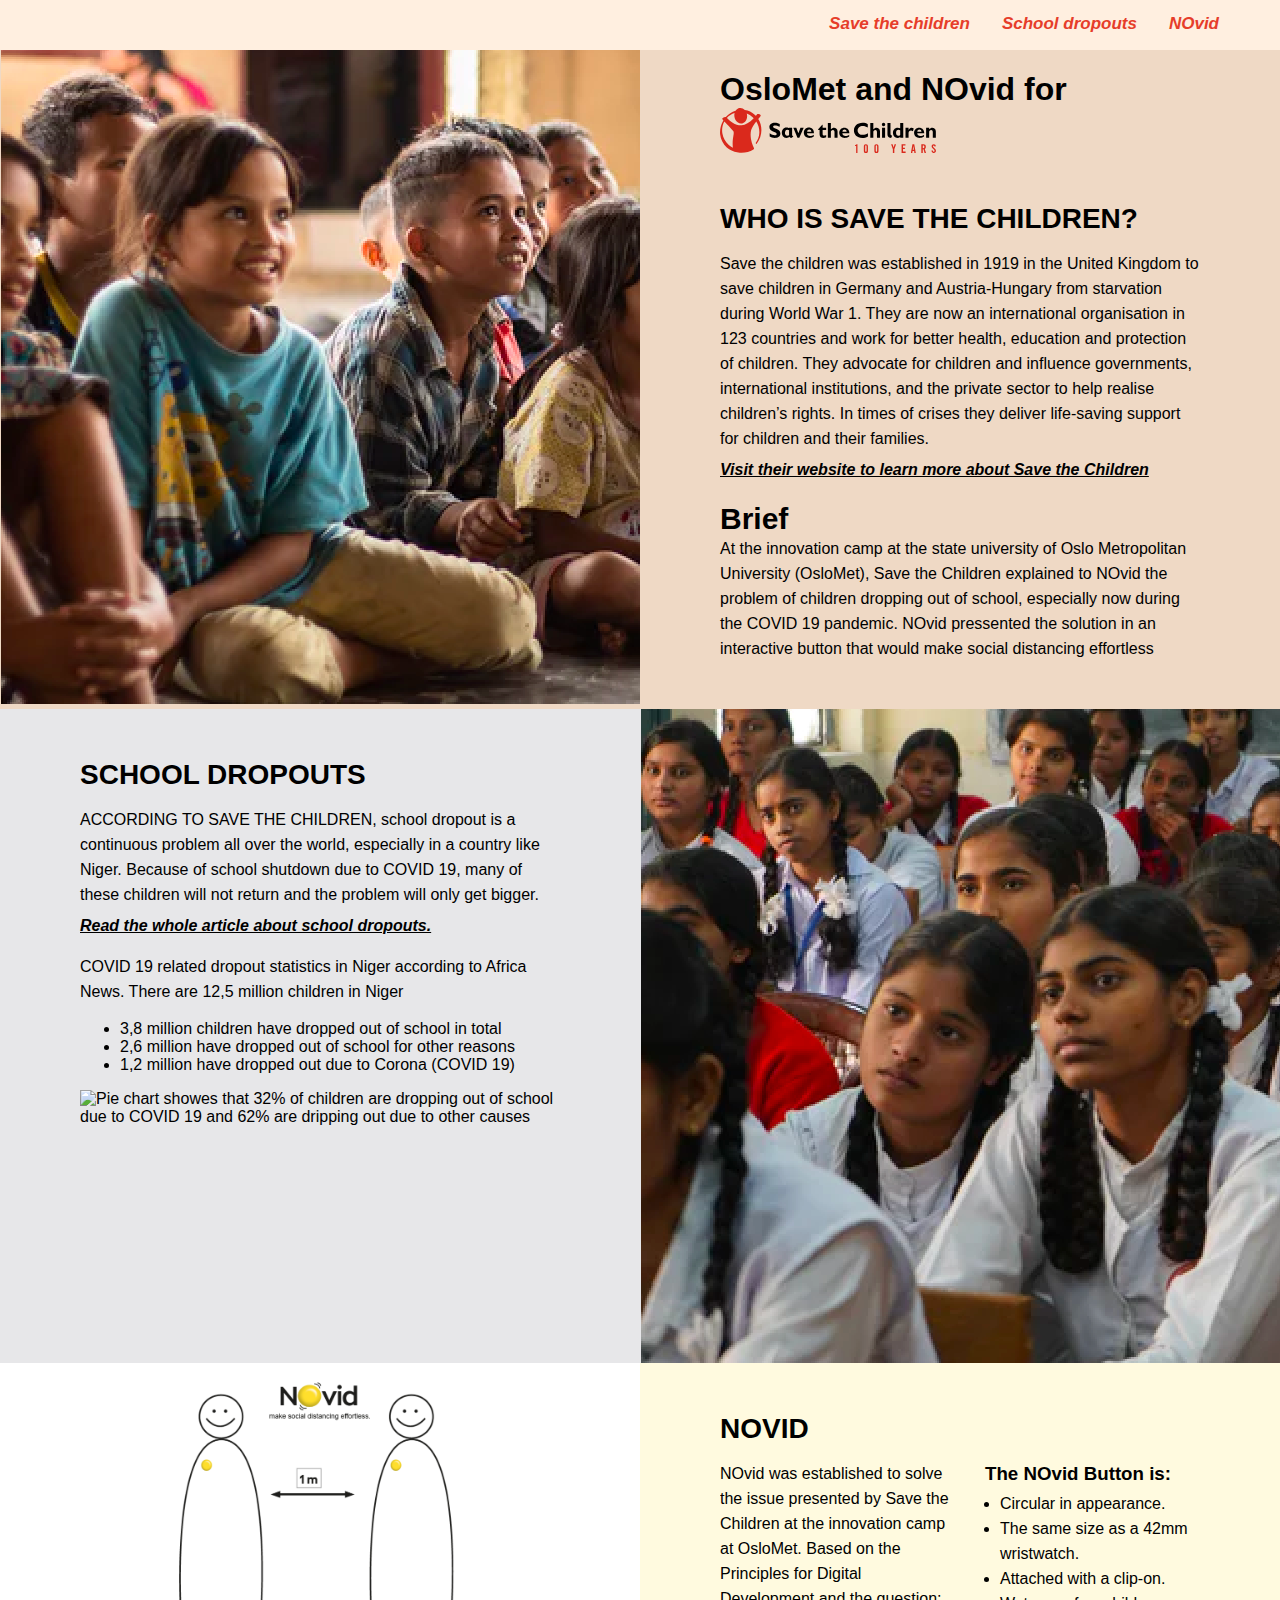
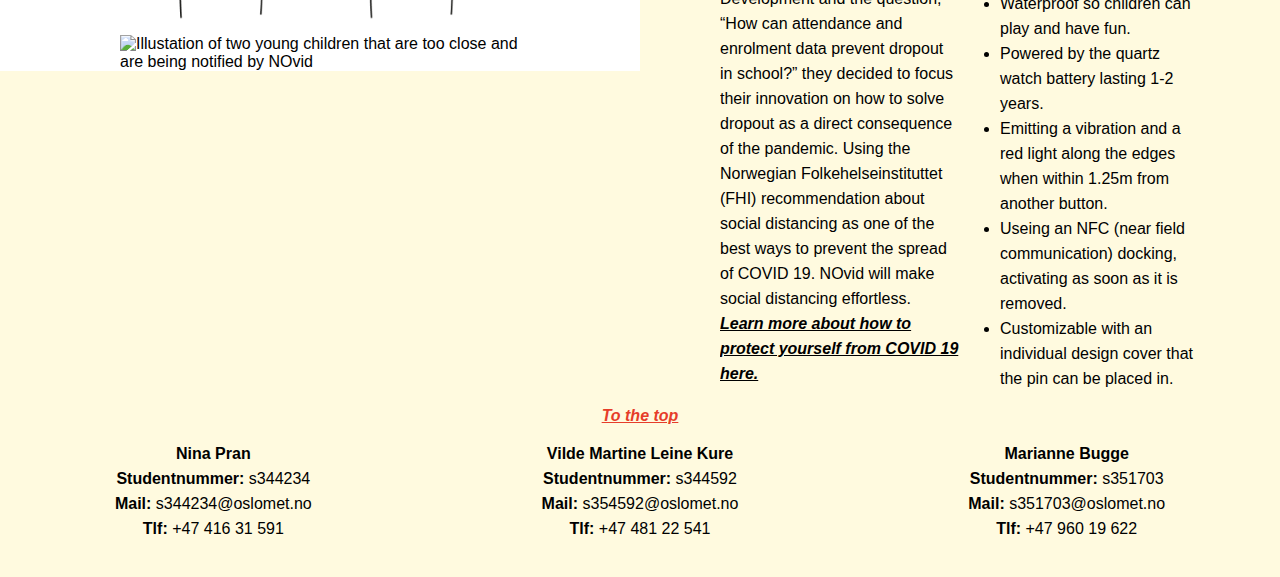
==== commit 486f318b: "Fiks store bokstaver" ====
--- a/index.html
+++ b/index.html
@@ -19,7 +19,7 @@
   <div class="main">
     <div id="save_children" class="wrapping color2">
       <div class="image-container imageYoungChildren col-image-responsive">
-        <img src="images/ReddBarnaMennesker.png" alt="Young children sitting on the floor attending school">
+        <img src="Images/ReddBarnaMennesker.png" alt="Young children sitting on the floor attending school">
       </div>
       <div class="textblock col-text-responsive">
         <!-- Save the children del -->
@@ -28,7 +28,7 @@
           <h1> OsloMet and NOvid for </h1>
         </div>
         <div class="image-save-the-children-container"> <img class="image-save-the-children"
-            src="Images/save_children_logo.svg" alt="Save the
+            src="Images/Save_children_logo.svg" alt="Save the
           Children Logo"></div>
 
         <div>
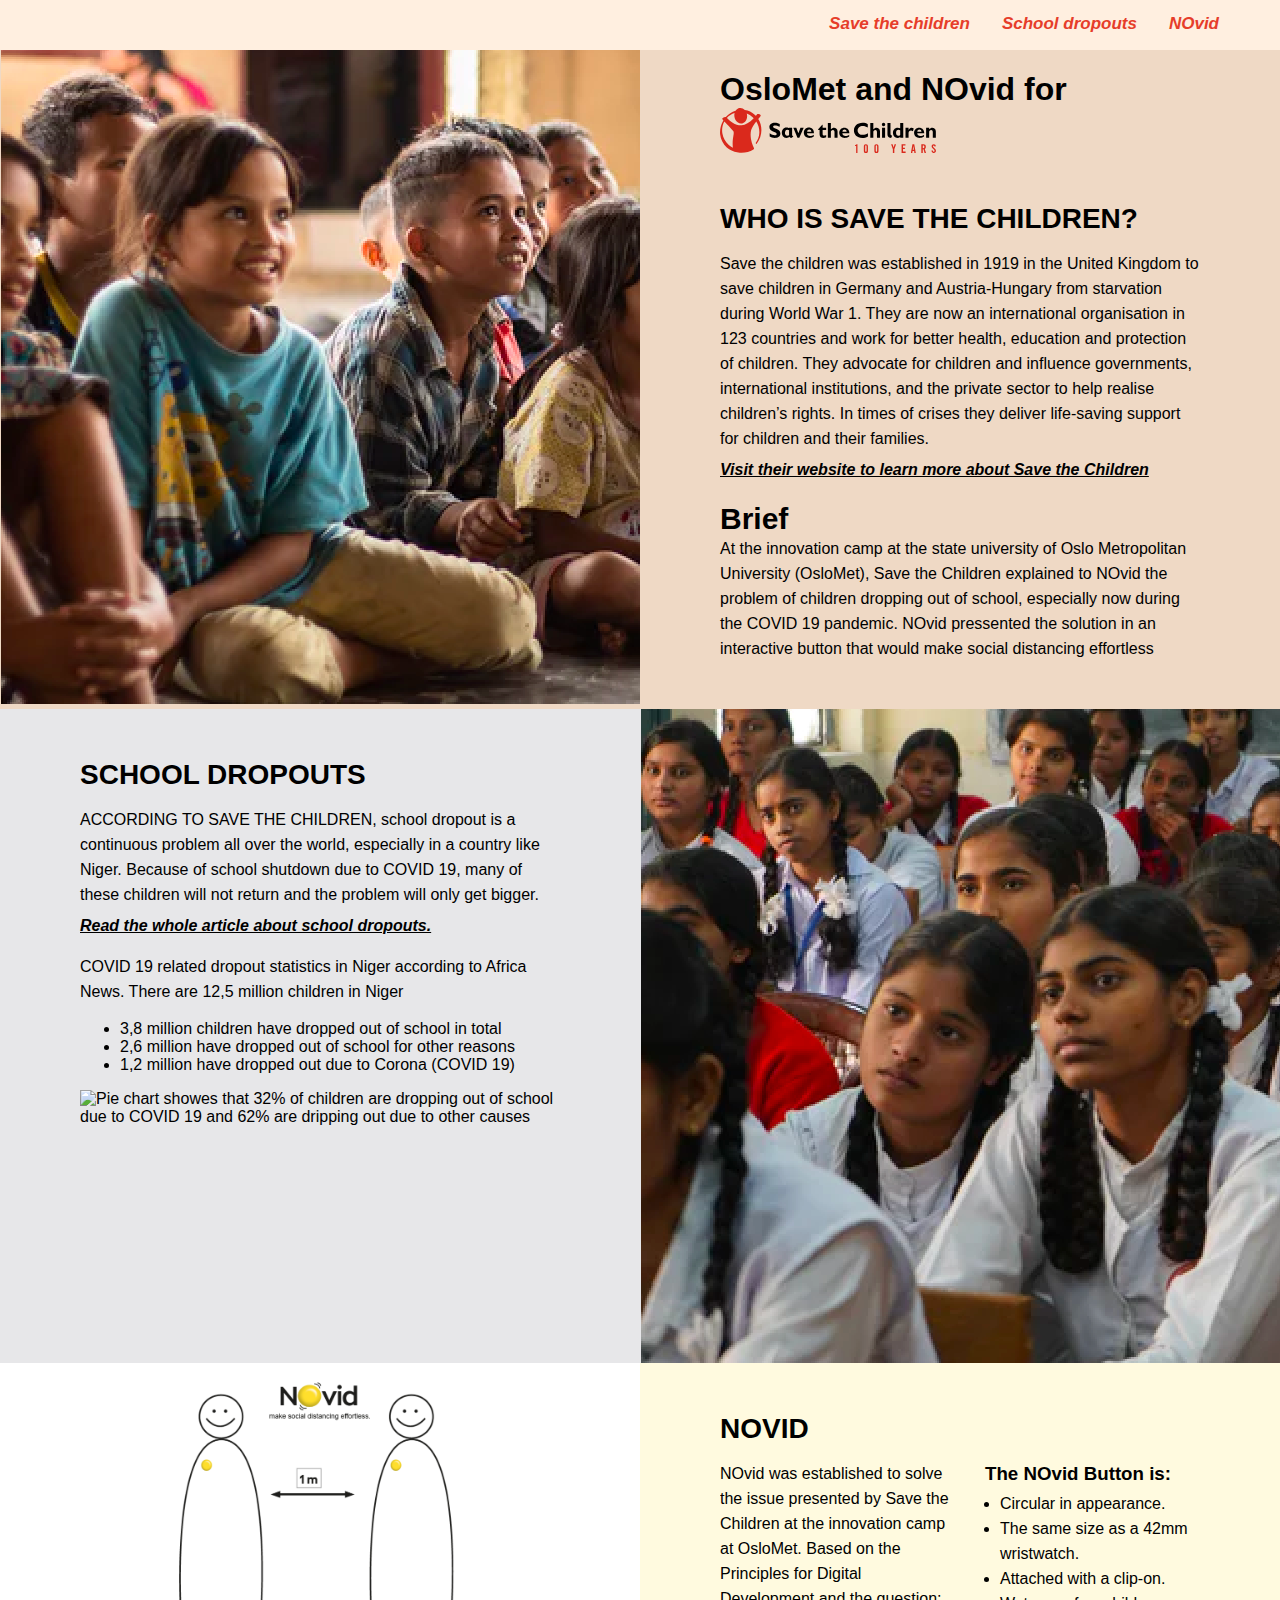
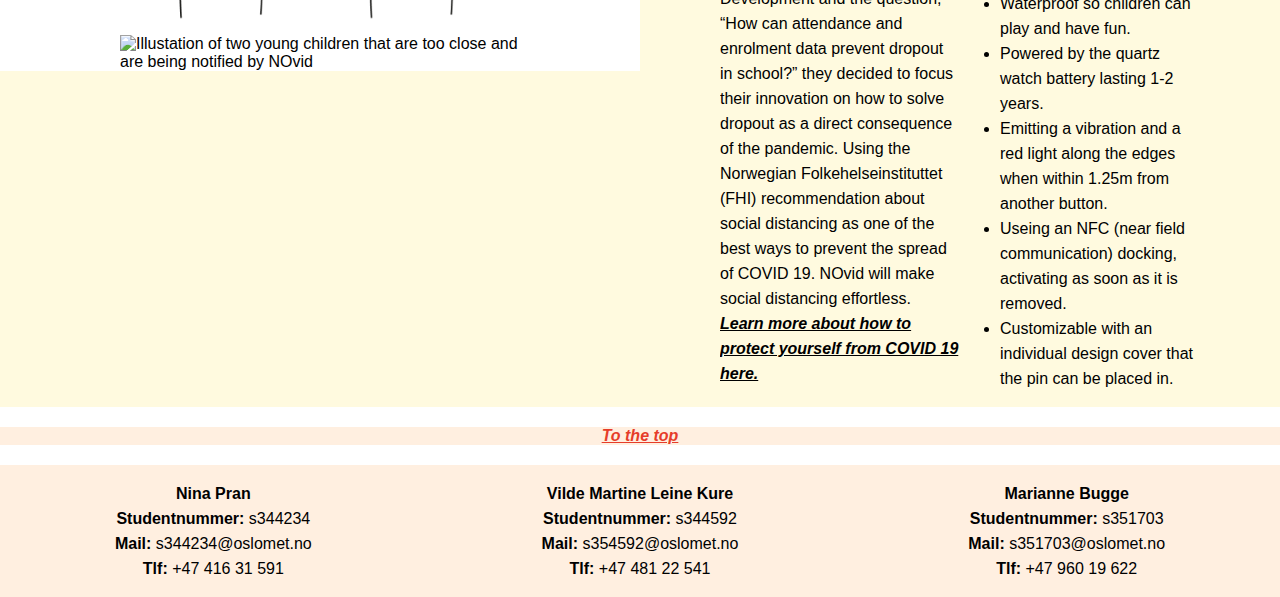
==== commit 5f00b3b0: "Referanse og bakgrunnsfarge footer" ====
--- a/index.html
+++ b/index.html
@@ -19,6 +19,7 @@
   <div class="main">
     <div id="save_children" class="wrapping color2">
       <div class="image-container imageYoungChildren col-image-responsive">
+        <!-- Referanse: unsplash.com. https://unsplash.com/photos/uaPaEM7MiQQ -->
         <img src="Images/ReddBarnaMennesker.png" alt="Young children sitting on the floor attending school">
       </div>
       <div class="textblock col-text-responsive">
@@ -62,6 +63,7 @@
 
     <div id="school" class="wrapping color3">
       <div class="image-container imageChildren col-image-responsive">
+        <!--Referanse: Unsplash.com. https://unsplash.com/photos/yR0QwMbMjT8 -->
         <img src="Images/SchoolDropouts.png" alt="Female youths attending school">
       </div>
       <div class="textblock col-text-responsive">
@@ -176,4 +178,4 @@
 
 </body>
 
-</html>+</html>
--- a/stylesheet.css
+++ b/stylesheet.css
@@ -193,10 +193,12 @@
 /*setter farge på boksen som teksten "to the top" ligger i og at fargen går helt ut */
 
 .toTheTop {
-  background-color: rgb(255, 250, 223);
+  background-color: rgb(255, 239, 224);
   overflow: auto;
   width: auto;
   text-align: center;
+  margin-bottom: 20px;
+  margin-top: 20px;
 }
 
 /* senterer linken "to the top" og setter farge*/
@@ -222,8 +224,7 @@
   text-align: center;
   flex: auto;
   top: 0;
-  background-color: rgb(255, 250, 223);
-  margin-bottom: 20px;
+  background-color: rgb(255, 239, 224);
   overflow: auto;
 }
 
@@ -248,4 +249,4 @@
   .col-image-responsive {
     width: 50%;
   }
-}+}
